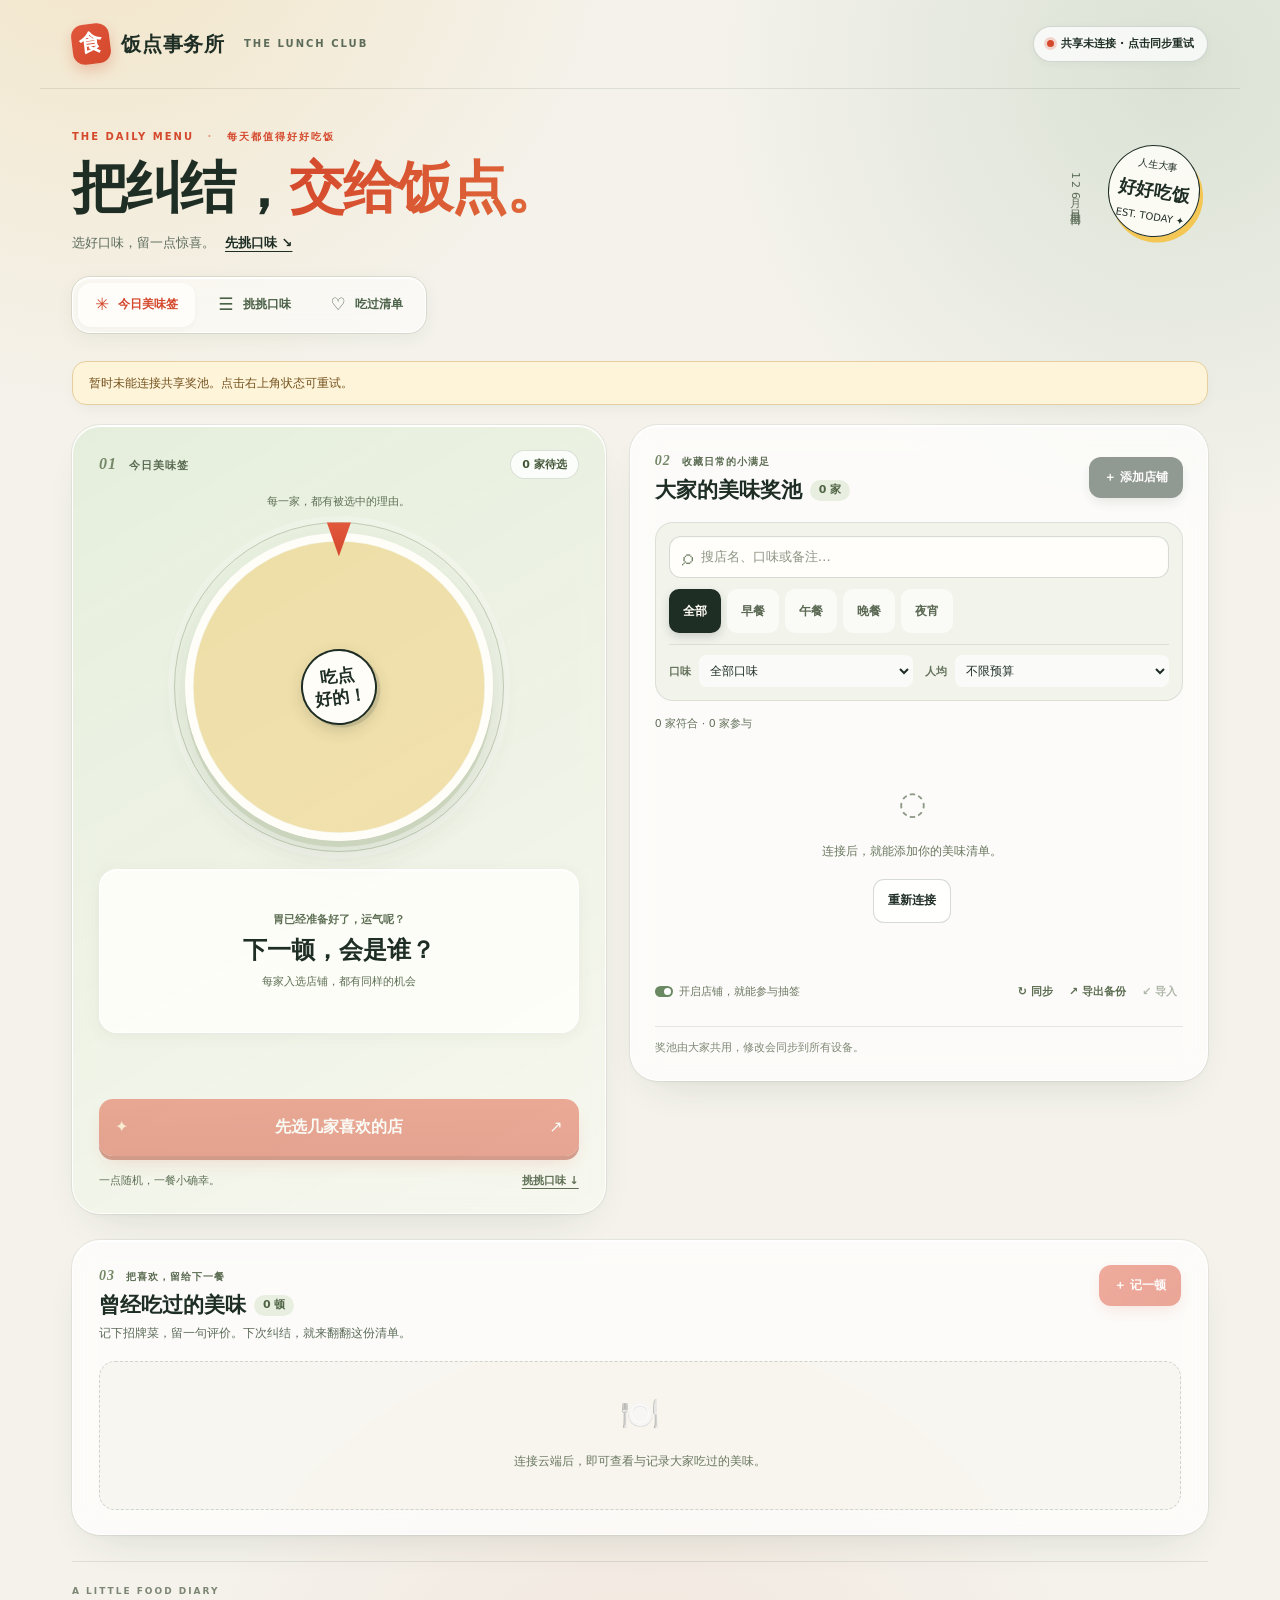
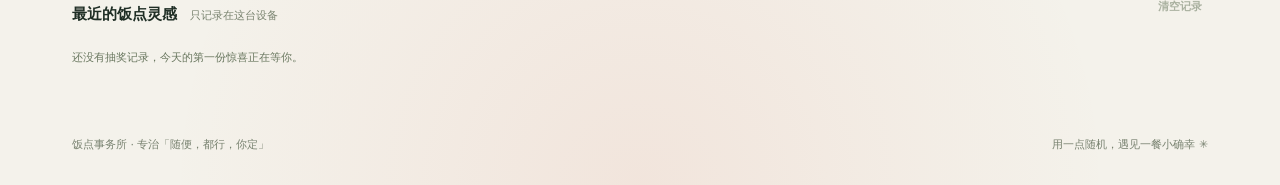
==== eat/index.html @ 07dbec36 "feat(eat): refresh glass UI and isolate event pages on draw branch" ====
<!doctype html>
<html lang="zh-CN">
<head>
<meta charset="utf-8">
<meta name="viewport" content="width=device-width,initial-scale=1,viewport-fit=cover">
<meta name="theme-color" content="#f4f2eb">
<meta name="description" content="把纠结交给饭点。筛选口味和预算，用一点运气决定下一顿，和朋友共享你的美味奖池与吃过的美食足迹。">
<title>饭点事务所 · 今天吃什么</title>
<link rel="icon" href="data:image/svg+xml,%3Csvg xmlns='http://www.w3.org/2000/svg' viewBox='0 0 40 40'%3E%3Cdefs%3E%3ClinearGradient id='g' x1='0' y1='0' x2='1' y2='1'%3E%3Cstop offset='0' stop-color='%23de5538'/%3E%3Cstop offset='1' stop-color='%23b83a22'/%3E%3C/linearGradient%3E%3C/defs%3E%3Crect width='40' height='40' rx='12' fill='url(%23g)'/%3E%3Ctext x='20' y='28' text-anchor='middle' font-size='23' font-weight='800' fill='%23fffdf7'%3E食%3C/text%3E%3C/svg%3E">
<link rel="stylesheet" href="/eat/styles.css">
</head>
<body>
<a class="skip-link" href="#main">跳到主要内容</a>
<header>
<div class="brand">
<span class="brand-icon">食</span>饭点事务所<span class="edition">THE LUNCH CLUB</span>
</div>
<button class="local-pill" id="save-status" data-status="busy" title="点击同步共享奖池">正在连接共享奖池</button>
</header>
<main id="main">
<section class="intro">
<div>
<div class="eyebrow">THE DAILY MENU <span>·</span> 每天都值得好好吃饭</div>
<h1>把纠结，<span>交给饭点。</span>
</h1>
<p>选好口味，留一点惊喜。<a class="intro-link" href="#pool">先挑口味 ↘</a></p>
</div>
<div class="intro-aside"><span class="today-date" id="today-date"></span><div class="doodle" aria-hidden="true">人生大事<b>好好吃饭</b>EST. TODAY ✦</div></div>
</section>
<nav class="section-nav" aria-label="饭点导航">
<a href="#lottery"><span aria-hidden="true">✳</span> 今日美味签</a>
<a href="#pool"><span aria-hidden="true">☰</span> 挑挑口味</a>
<a href="#meals-section"><span aria-hidden="true">♡</span> 吃过清单</a>
</nav>
<p class="connection-note" id="connection-note" role="status" hidden></p>
<div class="layout">
<section class="lottery" id="lottery" aria-label="今日美味签">
<div class="panel-top">
<span class="tiny"><span class="section-number">01</span> 今日美味签</span>
<span class="live-count" id="eligible-count">
</span>
</div>
<p class="wheel-context" id="wheel-context">每一家，都有被选中的理由。</p>
<div class="wheel-area">
<div class="pointer">
</div>
<div class="wheel-shell">
<div class="wheel" id="wheel">
</div>
</div>
<div class="wheel-center">吃点<br>好的！</div>
</div>
<div class="result" aria-live="polite">
<span class="caption" id="result-caption">胃已经准备好了，运气呢？</span>
<h2 id="result-title">下一顿，会是谁？</h2>
<p id="result-detail">每家入选店铺，都有同样的机会</p>
</div>
<div class="result-actions" id="result-actions" hidden>
<button class="text-btn action-pill" id="locate-result">查看这家 ↗</button>
<button class="text-btn action-pill primary-pill" id="record-winner">记入吃过 ✦</button>
<button class="text-btn action-pill" id="copy-result">复制饭点</button>
</div>
<button class="primary spin-button" id="spin">
<span>✦</span>
<span id="spin-label">帮我决定！</span>
<span>↗</span>
</button>
<div class="lottery-foot"><span class="hint">一点随机，一餐小确幸。</span><a href="#pool" class="pool-shortcut">挑挑口味 ↓</a></div>
</section>
<section class="pool" id="pool" aria-label="我的奖池">
<div class="pool-head">
<div>
<div class="tiny pool-kicker"><span class="section-number">02</span> 收藏日常的小满足</div>
<h2>大家的美味奖池<small id="total-count">
</small>
</h2>
</div>
<button class="add-button" id="add">＋ 添加店铺</button>
</div>
<div class="filter-bar">
<label class="search-box"><span aria-hidden="true">⌕</span><span class="sr-only">搜索店名、口味或备注</span><input id="shop-search" type="search" placeholder="搜店名、口味或备注…" maxlength="80" autocomplete="off"></label>
<div class="filters" id="filters" aria-label="按用餐时段筛选">
</div>
<div class="filter-selects">
<label class="flavor-picker">口味
<select id="flavor-filter"><option value="">全部口味</option></select>
</label>
<label class="flavor-picker">人均
<select id="budget-filter"><option value="">不限预算</option><option value="25">¥25 以内</option><option value="50">¥50 以内</option><option value="100">¥100 以内</option></select>
</label>
</div>
</div>
<div class="list-summary"><span id="filter-summary"></span><button class="text-btn" id="reset-filters" hidden>重置筛选 ↺</button></div>
<div class="cards" id="cards" role="region" aria-label="店铺列表" tabindex="0">
</div>
<div class="pool-foot">
<span class="pool-note"><span class="mini-switch" aria-hidden="true"></span> 开启店铺，就能参与抽签</span>
<div class="backup">
<button class="text-btn" id="sync-now">↻ 同步</button>
<button class="text-btn" id="migrate" hidden>共享本机菜单</button>
<button class="text-btn" id="export">↗ 导出备份</button>
<button class="text-btn" id="import">↙ 导入</button>
<input type="file" id="import-file" accept=".json,application/json" hidden>
</div>
</div>
<p class="shared-note">奖池由大家共用，修改会同步到所有设备。</p>
</section>
</div>
<section class="meals-section" id="meals-section" aria-label="曾经吃过的食物">
<div class="meals-head">
<div>
<div class="tiny pool-kicker"><span class="section-number">03</span> 把喜欢，留给下一餐</div>
<h2>曾经吃过的美味<small id="meals-count">0 顿</small></h2>
<p class="meals-sub">记下招牌菜，留一句评价。下次纠结，就来翻翻这份清单。</p>
</div>
<button class="add-button meal-add-button" id="add-meal">＋ 记一顿</button>
</div>
<div class="meals-grid" id="meals-list" role="region" aria-label="吃过的食物列表">
</div>
</section>
<section class="history">
<div class="history-head">
<div><div class="eyebrow">A LITTLE FOOD DIARY</div><h3>最近的饭点灵感 <span>只记录在这台设备</span></h3></div>
<button class="text-btn" id="clear-history">清空记录</button>
</div>
<div class="history-list" id="history">
</div>
</section>
</main>
<footer>
<span>饭点事务所 · 专治「随便，都行，你定」</span>
<span>用一点随机，遇见一餐小确幸 ✳</span>
</footer>
<dialog id="editor" aria-labelledby="editor-title" aria-describedby="editor-description">
<form id="shop-form">
<div class="editor-mark" id="editor-mark" aria-hidden="true">🍜</div>
<div class="dialog-head">
<h2 id="editor-title">添一家心动小店</h2>
<button type="button" class="icon-btn" id="close-editor" aria-label="关闭">✕</button>
</div>
<p id="editor-description">给下一顿饭，多一个值得期待的选择。</p>
<label class="field">店铺名称<input id="shop-name" required maxlength="32" placeholder="例如：巷口的那家牛肉面" autocomplete="off">
</label>
<div class="form-row">
<label class="field">吃饭时段<select id="shop-category">
<option>随时</option>
<option>早餐</option>
<option>午餐</option>
<option>晚餐</option>
<option>夜宵</option>
</select>
</label>
<label class="field">人均预算（元，可选）<input id="shop-price" type="number" min="0" max="9999" step="1" placeholder="25">
</label>
</div>
<label class="field">美味标记<select id="shop-emoji">
<option value="🍜">🍜 面食</option>
<option value="🍚">🍚 米饭</option>
<option value="🥟">🥟 饺子</option>
<option value="🍲">🍲 火锅 / 汤锅</option>
<option value="🍔">🍔 汉堡</option>
<option value="🍕">🍕 披萨</option>
<option value="🥗">🥗 轻食</option>
<option value="🍢">🍢 烧烤</option>
<option value="🥪">🥪 早餐</option>
<option value="🍣">🍣 日料</option>
<option value="🍰">🍰 甜点</option>
<option value="🧋">🧋 饮品</option>
<option value="🥣">🥣 稀饭 / 粥</option>
<option value="🥩">🥩 西餐 / 牛排</option>
<option value="🍝">🍝 意面</option>
<option value="🍳">🍳 煎蛋 / 早午餐</option>
<option value="🍛">🍛 咖喱 / 东南亚</option>
<option value="🥘">🥘 韩餐 / 拌饭</option>
<option value="🌮">🌮 墨西哥菜</option>
<option value="🥐">🥐 可颂 / 烘焙</option>
<option value="🥯">🥯 贝果</option>
<option value="🦞">🦞 海鲜</option>
</select>
</label>
<label class="field">小备注（可选）<input id="shop-note" maxlength="80" placeholder="例如：步行 5 分钟，记得加个蛋">
</label>
<p class="editor-message" id="editor-message" role="alert" hidden></p>
<div class="dialog-actions">
<button type="button" class="soft-btn danger" id="delete-shop" hidden>删除店铺</button>
<button type="button" class="soft-btn" id="cancel-editor">取消</button>
<button class="primary" type="submit">保存到奖池</button>
</div>
</form>
</dialog>
<dialog id="meal-editor" aria-labelledby="meal-editor-title" aria-describedby="meal-editor-description">
<form id="meal-form">
<div class="editor-mark" id="meal-editor-mark" aria-hidden="true">🍜</div>
<div class="dialog-head">
<h2 id="meal-editor-title">记一顿吃过的美味</h2>
<button type="button" class="icon-btn" id="close-meal-editor" aria-label="关闭">✕</button>
</div>
<p id="meal-editor-description">把真正吃过的好味道记下来，留给下一次纠结时参考。</p>
<label class="field">从奖池快选（可选）<select id="meal-shop-select">
<option value="">手动输入或自由记录…</option>
</select>
</label>
<div class="form-row">
<label class="field">店铺 / 食物名称<input id="meal-name" required maxlength="32" placeholder="例如：巷口牛肉面" autocomplete="off">
</label>
<label class="field">美味标记<select id="meal-emoji">
<option value="🍜">🍜 面食</option>
<option value="🍚">🍚 米饭</option>
<option value="🥟">🥟 饺子</option>
<option value="🍲">🍲 火锅 / 汤锅</option>
<option value="🍔">🍔 汉堡</option>
<option value="🍕">🍕 披萨</option>
<option value="🥗">🥗 轻食</option>
<option value="🍢">🍢 烧烤</option>
<option value="🥪">🥪 早餐</option>
<option value="🍣">🍣 日料</option>
<option value="🍰">🍰 甜点</option>
<option value="🧋">🧋 饮品</option>
<option value="🥣">🥣 稀饭 / 粥</option>
<option value="🥩">🥩 西餐 / 牛排</option>
<option value="🍝">🍝 意面</option>
<option value="🍳">🍳 煎蛋 / 早午餐</option>
<option value="🍛">🍛 咖喱 / 东南亚</option>
<option value="🥘">🥘 韩餐 / 拌饭</option>
<option value="🌮">🌮 墨西哥菜</option>
<option value="🥐">🥐 可颂 / 烘焙</option>
<option value="🥯">🥯 贝果</option>
<option value="🦞">🦞 海鲜</option>
</select>
</label>
</div>
<div class="form-row">
<label class="field">具体吃了什么菜（可选）<input id="meal-dish" maxlength="48" placeholder="例如：红烧牛腩面 + 卤蛋" autocomplete="off">
</label>
<label class="field">美味评分（可选）<select id="meal-rating">
<option value="">暂不评分</option>
<option value="5">★★★★★ 惊艳必吃 (5星)</option>
<option value="4">★★★★☆ 值得回购 (4星)</option>
<option value="3">★★★☆☆ 中规中矩 (3星)</option>
<option value="2">★★☆☆☆ 勉强果腹 (2星)</option>
<option value="1">★☆☆☆☆ 避雷不推 (1星)</option>
</select>
</label>
</div>
<label class="field">评价 / 用餐感想（可选）<input id="meal-note" maxlength="120" placeholder="例如：汤头很浓郁，分量足，下次可以试试加牛筋">
</label>
<p class="editor-message" id="meal-editor-message" role="alert" hidden></p>
<div class="dialog-actions">
<button type="button" class="soft-btn danger" id="delete-meal" hidden>删除记录</button>
<button type="button" class="soft-btn" id="cancel-meal-editor">取消</button>
<button class="primary" type="submit" id="save-meal-btn">保存到吃过清单</button>
</div>
</form>
</dialog>
<dialog id="confirm-dialog" aria-labelledby="confirm-title" aria-describedby="confirm-description">
<h2 id="confirm-title">
</h2>
<p id="confirm-description">
</p>
<div class="dialog-actions">
<button class="soft-btn" id="confirm-cancel">取消</button>
<button class="primary" id="confirm-ok">确定</button>
</div>
</dialog>
<div class="toast" id="toast" role="status" hidden>
</div>
<div class="confetti" id="confetti" aria-hidden="true">
</div>
<script src="/eat/app.js"></script>
</body>
</html>
---- eat/styles.css ----
:root {
  --paper: #f4f2eb;
  --card: rgba(255, 255, 255, .70);
  --card-solid: #fffefa;
  --ink: #1f2e25;
  --red: #d4482c;
  --red-deep: #ad3720;
  --muted: #5d6c5a;
  --line: rgba(36, 56, 42, .11);
  --line-strong: rgba(36, 56, 42, .18);
  --yellow: #f4c654;
  --shadow-card: inset 0 1px 0 #fff, 0 18px 46px -24px rgba(40, 65, 45, .19), 0 2px 6px rgba(25, 42, 31, .03);
  --shadow-soft: 0 6px 18px -6px rgba(25, 42, 31, .07);
  color-scheme: light
}
* { box-sizing: border-box }
[hidden] { display: none !important }
body {
  margin: 0;
  background-color: var(--paper);
  background-image:
    radial-gradient(900px circle at 8% -6%, rgba(239, 198, 112, .29), transparent 58%),
    radial-gradient(820px circle at 92% 4%, rgba(155, 186, 159, .29), transparent 56%),
    radial-gradient(760px circle at 50% 100%, rgba(212, 72, 44, .08), transparent 62%);
  background-repeat: no-repeat;
  color: var(--ink);
  font: 14px/1.55 ui-sans-serif, system-ui, -apple-system, "PingFang SC", "Microsoft YaHei", sans-serif;
  -webkit-font-smoothing: antialiased
}
button, input, select { font: inherit; -webkit-tap-highlight-color: transparent }
button, a, input, select { touch-action: manipulation }
button { cursor: pointer; color: inherit }
button:disabled { cursor: not-allowed; opacity: .48 }
a { color: inherit; text-decoration: none }
button:focus-visible, input:focus-visible, select:focus-visible, a:focus-visible, [tabindex]:focus-visible { outline: 3px solid #2f725c; outline-offset: 3px }
.sr-only { position: absolute; width: 1px; height: 1px; overflow: hidden; clip-path: inset(50%); white-space: nowrap }
.skip-link { position: fixed; top: 8px; left: 12px; padding: 10px 20px; background: var(--ink); color: white; border-radius: 10px; z-index: 30; transform: translateY(-150%) }
.skip-link:focus { transform: translateY(0) }
header, main, footer { max-width: 1200px; margin: auto }
header { padding: 24px 32px; display: flex; align-items: center; justify-content: space-between; gap: 16px; border-bottom: 1px solid var(--line) }
.brand { display: flex; align-items: center; gap: 11px; font-size: 20px; font-weight: 800; letter-spacing: .8px; white-space: nowrap }
.brand-icon { display: grid; place-items: center; width: 38px; height: 40px; background: linear-gradient(140deg, #e1573b, var(--red)); color: white; border-radius: 12px; transform: rotate(-7deg); font-family: ui-serif, "Songti SC", serif; font-size: 23px; box-shadow: 0 6px 14px rgba(212, 72, 44, .26) }
.edition { margin-left: 8px; color: var(--muted); font-size: 10px; letter-spacing: 2px }
.local-pill { display: flex; align-items: center; gap: 7px; font-size: 11px; font-weight: 600; border: 1px solid var(--line-strong); padding: 8px 13px; border-radius: 30px; background: rgba(255, 255, 255, .74); backdrop-filter: blur(10px); -webkit-backdrop-filter: blur(10px); box-shadow: 0 2px 8px rgba(25, 42, 31, .04); text-align: left; transition: transform .16s, border-color .16s }
.local-pill::before { content: ''; width: 7px; height: 7px; flex: 0 0 7px; border-radius: 50%; background: #4d8a55; box-shadow: 0 0 0 3px rgba(77, 138, 85, .18) }
.local-pill[data-status=busy]::before { background: #c58f2b; box-shadow: 0 0 0 3px rgba(197, 143, 43, .2) }
.local-pill[data-status=error]::before { background: var(--red); box-shadow: 0 0 0 3px rgba(212, 72, 44, .2) }
main { padding: 40px 32px 24px }
.intro { display: flex; justify-content: space-between; align-items: center; gap: 20px; margin-bottom: 24px }
.eyebrow { font-size: 10px; font-weight: 750; letter-spacing: 2px; color: var(--red) }
.eyebrow>span { padding: 0 8px; opacity: .5 }
h1 { margin: 10px 0 12px; font-family: ui-serif, "Songti SC", STSong, serif; font-size: clamp(36px, 4.5vw, 56px); font-weight: 800; line-height: 1.18; letter-spacing: -1.8px }
h1 span { background: linear-gradient(125deg, var(--red), #e06a3b); -webkit-background-clip: text; background-clip: text; color: transparent }
.intro p { margin: 0; color: var(--muted); font-size: 13px }
.intro-link { margin-left: 10px; color: var(--ink); font-weight: 600; text-decoration: underline; text-underline-offset: 4px; white-space: nowrap }
.intro-aside { display: flex; align-items: center; gap: 24px; flex-shrink: 0 }
.today-date { writing-mode: vertical-rl; font-size: 11px; letter-spacing: 2px; color: var(--muted) }
.doodle { display: grid; place-content: center; width: 92px; height: 92px; border: 1.5px solid var(--ink); border-radius: 50%; background: rgba(255, 254, 248, .85); text-align: center; font-size: 10px; line-height: 1.85; transform: rotate(9deg); box-shadow: 4px 5px 0 var(--yellow); margin-right: 8px; transition: transform .25s cubic-bezier(.2, .8, .2, 1) }
.doodle b { font-size: 18px; white-space: nowrap }
.connection-note { padding: 12px 16px; border: 1px solid #e6ce9e; border-radius: 14px; background: rgba(255, 245, 216, .92); color: #74511d; font-size: 12px; margin: 0 0 20px; box-shadow: var(--shadow-soft) }
.layout { display: grid; grid-template-columns: minmax(0, .96fr) minmax(0, 1.04fr); align-items: start; gap: 24px }
.lottery, .pool, .meals-section { border-radius: 28px; border: 1px solid rgba(255, 255, 255, .92); outline: 1px solid rgba(67, 87, 62, .08); box-shadow: var(--shadow-card); min-width: 0; backdrop-filter: blur(14px); -webkit-backdrop-filter: blur(14px) }
.lottery { position: sticky; top: 20px; background: linear-gradient(150deg, rgba(226, 237, 217, .82), rgba(247, 249, 240, .74)); padding: 24px 26px; overflow: hidden }
.panel-top { display: flex; justify-content: space-between; align-items: center; gap: 12px }
.tiny { font-size: 11px; letter-spacing: 1px; color: #5b6b52; font-weight: 650 }
.section-number { display: inline-block; font-family: Georgia, serif; font-style: italic; font-size: 16px; margin-right: 7px; color: #748766 }
.live-count { padding: 5px 11px; border: 1px solid rgba(116, 135, 102, .24); border-radius: 20px; background: rgba(255, 255, 255, .82); color: #435738; font-size: 11px; font-weight: 600; white-space: nowrap }
.wheel-context { margin: 14px 0 0; text-align: center; color: #5f7055; font-size: 11px; min-height: 17px }
.wheel-area { position: relative; width: min(100%, 316px); aspect-ratio: 1; margin: 19px auto 24px }
.wheel-area::before { content: ''; position: absolute; inset: -7px; border: 1px solid rgba(132, 149, 115, .4); box-shadow: 0 0 0 6px rgba(255, 255, 255, .23); border-radius: 50%; pointer-events: none }
.wheel-shell { position: absolute; inset: 4px; border-radius: 50%; border: 8px solid #fffdf7; box-shadow: 0 6px 0 #cbd4bc, 0 14px 28px rgba(45, 62, 38, .12); overflow: hidden }
.wheel { width: 100%; height: 100%; contain: layout paint; transition: transform 3.8s cubic-bezier(.12,.68,.12,1) }
.wheel svg { display: block; width: 100%; height: 100% }
.pointer { position: absolute; top: -7px; left: calc(50% - 12px); width: 24px; height: 34px; background: linear-gradient(180deg, #e2583c, var(--red)); clip-path: polygon(0 0,100% 0,50% 100%); z-index: 3; transform-origin: 50% 15%; filter: drop-shadow(0 3px 5px rgba(31, 46, 37, .22)) }
.wheel-center { position: absolute; left: 50%; top: 50%; transform: translate(-50%,-50%) rotate(-8deg); width: 76px; height: 76px; display: grid; place-content: center; border: 2px solid var(--ink); border-radius: 50%; background: #fffdf7; box-shadow: 0 6px 16px rgba(31, 46, 37, .16), 3px 3px 0 rgba(31, 46, 37, .12); text-align: center; font-size: 17px; font-weight: 800; line-height: 1.25; pointer-events: none }
.result { position: relative; display: flex; flex-direction: column; justify-content: safe center; text-align: center; height: 164px; overflow-y: auto; scrollbar-width: thin; scrollbar-gutter: stable both-edges; padding: 15px 14px; background: rgba(255, 255, 252, .78); border: 1px solid rgba(255, 255, 255, .96); box-shadow: inset 0 1px 0 #fff, 0 3px 16px #384d2710; border-radius: 18px; transition: background .25s, border-color .25s, box-shadow .25s }
.result > * { flex-shrink: 0 }
.result .caption { color: #5f7055; font-size: 11px; font-weight: 600 }
.result h2 { margin: 6px 0; font-size: 24px; font-weight: 800; line-height: 1.35; overflow-wrap: anywhere }
.result p { margin: 0; color: #5f7055; font-size: 11px; line-height: 1.7; overflow-wrap: anywhere }
.result.revealed { border-style: solid; border-color: #d4b468; background: linear-gradient(180deg, #fffdf4, #fff6dd); box-shadow: 0 10px 24px -10px rgba(185, 142, 48, .25) }
.result-actions { display: flex; justify-content: center; align-items: center; gap: 10px; margin-top: 6px; min-height: 32px }
/* Keep the action row's space without exposing unavailable buttons. */
.result-actions[hidden] { display: flex !important; visibility: hidden }
.action-pill { padding: 6px 11px; border-radius: 999px; border: 1px solid rgba(93, 108, 90, .22); background: rgba(255, 255, 255, .75); color: #3d5036; font-weight: 600; font-size: 11px; transition: transform .15s, background .15s, border-color .15s }
.action-pill.primary-pill { background: #fff3e0; border-color: rgba(212, 72, 44, .32); color: var(--red) }
.primary { border: 0; padding: 13px 18px; border-radius: 14px; background: linear-gradient(180deg, #de5336, var(--red)); color: white; font-weight: 700; box-shadow: 0 4px 0 var(--red-deep), 0 10px 20px -6px rgba(212, 72, 44, .38); transition: transform .16s, box-shadow .16s }
.primary:enabled:active { transform: translateY(3px); box-shadow: 0 1px 0 var(--red-deep) }
.spin-button { width: 100%; display: flex; justify-content: center; align-items: center; gap: 17px; margin-top: 16px; padding: 16px; font-size: 16px }
.spin-button>span:first-child { color: #ffe4bb; margin-right: auto }
.spin-button>span:last-child { margin-left: auto; font-weight: 400 }
.lottery-foot { display: flex; justify-content: space-between; align-items: center; gap: 12px; margin-top: 16px }
.hint, .pool-shortcut { font-size: 11px; color: #5f7055 }
.pool-shortcut { text-decoration: underline; text-underline-offset: 4px; font-weight: 600 }
.pool { padding: 24px; background: var(--card); scroll-margin-top: 20px }
.pool-head { display: flex; align-items: center; justify-content: space-between; gap: 12px; margin-bottom: 18px }
.pool-kicker { font-size: 10px; margin-bottom: 4px }
.pool-kicker .section-number { font-size: 14px }
.pool-head h2, .meals-head h2 { display: flex; align-items: center; flex-wrap: wrap; gap: 8px; font-size: 21px; line-height: 1.35; margin: 0 }
.pool-head h2 small, .meals-head h2 small { font-size: 11px; font-weight: 650; color: #4f6344; padding: 3px 9px; border-radius: 999px; background: #e8efe0; white-space: nowrap }
.add-button { flex-shrink: 0; border: 0; padding: 11px 15px; background: var(--ink); color: white; border-radius: 12px; font-size: 12px; font-weight: 650; box-shadow: 0 6px 14px -4px rgba(31, 46, 37, .28); transition: transform .16s, background .16s }
.add-button:enabled:active { transform: scale(.96) }
.filter-bar { padding: 13px; background: rgba(237, 240, 229, .65); border: 1px solid var(--line); border-radius: 18px }
.search-box { display: flex; align-items: center; gap: 8px; border: 1px solid var(--line-strong); border-radius: 12px; background: var(--card-solid); padding: 0 12px; margin-bottom: 11px; color: #728068; box-shadow: inset 0 1px 2px rgba(25, 42, 31, .03) }
.search-box>span:first-child { font-size: 22px; line-height: 1 }
.search-box input { width: 100%; min-width: 0; padding: 10px 0; border: 0; outline-offset: 1px; background: transparent; color: var(--ink); font-size: 13px }
input::placeholder { color: #8c9483 }
.filters { display: flex; flex-wrap: wrap; gap: 6px; margin-bottom: 11px }
.chip { border: 1px solid transparent; padding: 7px 13px; border-radius: 10px; background: rgba(255, 255, 255, .55); color: #5b6953; font-size: 12px; font-weight: 600; transition: transform .15s, background .15s, color .15s }
.chip.active { background: var(--ink); color: #fffdf5; box-shadow: 0 4px 10px rgba(31, 46, 37, .18) }
.chip:enabled:active { transform: scale(.96) }
.filter-selects { display: grid; grid-template-columns: 1fr 1fr; gap: 12px; padding-top: 10px; border-top: 1px solid var(--line) }
.flavor-picker { display: flex; align-items: center; gap: 8px; color: #63705a; font-size: 11px; font-weight: 600; min-width: 0; white-space: nowrap }
.flavor-picker select { min-width: 0; width: 100%; padding: 7px 6px; border: 1px solid transparent; border-radius: 8px; background: rgba(255, 255, 255, .65); color: var(--ink); font-size: 12px; font-weight: 500 }
.list-summary { display: flex; align-items: center; justify-content: space-between; min-height: 44px; gap: 10px; color: #63705a; font-size: 11px }
.list-summary>span { min-width: 0 }
.list-summary .text-btn { white-space: nowrap; color: var(--red); font-weight: 600; padding-right: 0 }
.cards { display: flex; flex-direction: column; gap: 10px; max-height: 414px; overflow: auto; scrollbar-width: thin; scrollbar-color: #c5ceb9 transparent; scrollbar-gutter: stable; padding: 2px 5px 5px 2px; overscroll-behavior: contain }
.shop { display: flex; align-items: center; gap: 12px; flex-shrink: 0; min-height: 80px; padding: 13px 14px; background: var(--card-solid); border: 1px solid var(--line); border-radius: 16px; box-shadow: 0 2px 6px rgba(25, 42, 31, .025); contain: layout style; transition: opacity .18s, transform .18s, border-color .18s, box-shadow .18s }
.shop.off { opacity: .52 }
.shop.winner { background: linear-gradient(135deg, #fff9e6, #fff2cc); border-color: #cfa850; box-shadow: 0 8px 20px -8px rgba(190, 145, 45, .3) }
.food-icon { position: relative; display: grid; place-items: center; flex: 0 0 44px; width: 44px; height: 46px; border-radius: 13px; font-size: 24px; background: #eee8d8; box-shadow: inset 0 1px 0 rgba(255, 255, 255, .6) }
.food-icon[data-number]::after { content: attr(data-number); position: absolute; right: -4px; bottom: -4px; padding: 1px 4px; border: 1px solid #d8ddcb; border-radius: 5px; background: var(--card-solid); color: #56664e; font-size: 9px; font-weight: 700 }
.shop-copy { flex: 1; min-width: 0 }
.shop-title { display: flex; align-items: baseline; justify-content: space-between; gap: 9px }
.shop-name { font-weight: 750; font-size: 14px; overflow-wrap: anywhere }
.shop-price { flex-shrink: 0; font-size: 12px; font-weight: 700; color: #4d6145; font-variant-numeric: tabular-nums; padding: 1px 7px; border-radius: 999px; background: #f1f4ea }
.shop-price.unspecified { font-size: 10px; font-weight: 500; color: #7b8672; background: transparent; padding: 0 }
.shop-meta { margin-top: 3px; font-size: 11px; color: #6a7660 }
.shop-note { margin: 4px 0 0; font-size: 11px; line-height: 1.5; color: #6c7465; overflow-wrap: anywhere }
.icon-btn { display: grid; place-items: center; border: 0; background: transparent; color: #6a7860; border-radius: 10px; padding: 8px; min-width: 34px; min-height: 36px; font-size: 16px; transition: background .15s, color .15s }
.toggle { position: relative; width: 38px; height: 40px; display: flex; align-items: center; flex-shrink: 0; cursor: pointer }
.toggle input { position: absolute; inset: 0; opacity: 0; width: 100%; height: 100%; margin: 0; cursor: pointer }
.toggle span { display: block; width: 38px; height: 22px; border-radius: 20px; background: #cbd2c3; pointer-events: none; transition: background .18s }
.toggle span::after { content: ''; display: block; width: 16px; height: 16px; margin: 3px; border-radius: 50%; background: white; box-shadow: 0 1px 3px rgba(0, 0, 0, .2); transition: transform .18s cubic-bezier(.2, .8, .2, 1) }
.toggle input:checked+span { background: #557a4e }
.toggle input:checked+span::after { transform: translateX(16px) }
.toggle input:focus-visible+span { outline: 3px solid #2f725c; outline-offset: 3px }
.pool-foot { display: flex; flex-wrap: wrap; align-items: center; justify-content: space-between; gap: 6px 12px; margin-top: 14px }
.pool-note { display: flex; align-items: center; gap: 6px; font-size: 11px; color: #6b7761 }
.mini-switch { display: inline-block; width: 18px; height: 11px; border-radius: 9px; background: #6b8963; padding: 2px }
.mini-switch::after { content: ''; display: block; margin-left: auto; width: 7px; height: 7px; background: white; border-radius: 50% }
.backup { display: flex; flex-wrap: wrap; gap: 4px }
.text-btn { border: 0; background: transparent; color: #5b6c50; font-size: 11px; font-weight: 600; padding: 7px 6px; border-radius: 8px; transition: color .15s, background .15s }
.shared-note { margin: 12px 0 0; padding-top: 12px; border-top: 1px solid var(--line); color: #7e8774; font-size: 11px }
.empty { text-align: center; color: #69775f; font-size: 12px; line-height: 1.8; padding: 28px 15px }
.empty-mark { display: block; font-size: 32px; opacity: .75; margin-bottom: 8px }
.empty p { margin: 0 0 12px }
.empty .soft-btn { margin-top: 4px }
.meals-section { margin-top: 26px; padding: 24px 26px; background: var(--card) }
.meals-head { display: flex; align-items: flex-start; justify-content: space-between; gap: 16px; margin-bottom: 18px }
.meals-sub { margin: 5px 0 0; color: var(--muted); font-size: 12px }
.meal-add-button { background: linear-gradient(140deg, #de5336, var(--red)); box-shadow: 0 6px 16px -4px rgba(212, 72, 44, .34) }
.meals-grid { display: grid; grid-template-columns: repeat(auto-fill, minmax(265px, 1fr)); gap: 13px }
.meals-grid > .meal-empty { grid-column: 1 / -1; padding: 24px 12px; background: rgba(244, 241, 232, .55); border: 1px dashed var(--line-strong); border-radius: 16px }
.meal-card { display: flex; flex-direction: column; gap: 9px; padding: 14px 15px; background: var(--card-solid); border: 1px solid var(--line); border-radius: 16px; box-shadow: var(--shadow-soft); transition: transform .18s, border-color .18s, box-shadow .18s }
.meal-card-head { display: flex; align-items: center; gap: 11px }
.meal-icon { display: grid; place-items: center; flex: 0 0 42px; width: 42px; height: 42px; border-radius: 12px; font-size: 22px; background: #eee8d8 }
.meal-head-copy { flex: 1; min-width: 0 }
.meal-title-row { display: flex; align-items: center; justify-content: space-between; gap: 8px }
.meal-name { margin: 0; font-size: 14px; font-weight: 750; overflow-wrap: anywhere }
.meal-stars { flex-shrink: 0; font-size: 12px; letter-spacing: 1px; color: #d98a1c }
.meal-time { display: block; margin-top: 2px; font-size: 11px; color: #7a8570 }
.meal-dish { display: flex; align-items: center; flex-wrap: wrap; gap: 6px; font-size: 12px; font-weight: 600; color: #2f4332; padding: 6px 10px; border-radius: 10px; background: #f3f6ec; overflow-wrap: anywhere; min-width: 0 }
.meal-dish > span { min-width: 0; max-width: 100% }
.meal-dish-tag { font-size: 10px; font-weight: 700; color: #4e6943; padding: 1px 6px; border-radius: 6px; background: #e1ead6 }
.meal-note { margin: 0; font-size: 12px; line-height: 1.55; color: #5e6b57; overflow-wrap: anywhere }
.history { margin-top: 26px; padding: 22px 0 6px; border-top: 1px solid var(--line) }
.history-head { display: flex; align-items: center; justify-content: space-between; gap: 12px }
.history .eyebrow { font-size: 9px; color: #7d8674; margin-bottom: 4px }
.history h3 { margin: 0; font-size: 15px; font-weight: 700 }
.history h3>span { font-size: 11px; font-weight: 400; color: #7a8470; margin-left: 8px }
.history-list { display: flex; gap: 10px; overflow: auto; padding: 14px 0 8px; scrollbar-width: thin; scrollbar-color: #c5ceb9 transparent }
.history-item { flex-shrink: 0; display: flex; align-items: center; gap: 10px; padding: 11px 14px; border: 1px solid var(--line); border-radius: 14px; background: rgba(255, 255, 252, .84); box-shadow: 0 2px 8px rgba(25, 42, 31, .03); max-width: 260px }
.history-emoji { font-size: 23px }
.history-name { font-size: 12px; font-weight: 650; overflow-wrap: anywhere }
.history-item small { display: block; color: #79846e; font-size: 10px; margin-top: 3px }
.history .empty { padding: 6px 0; margin: 0; font-size: 11px }
footer { display: flex; justify-content: space-between; gap: 14px; padding: 24px 32px 32px; font-size: 11px; color: #788270 }
dialog { width: min(468px,calc(100% - 32px)); max-height: calc(100dvh - 32px); overflow: auto; border: 1px solid rgba(255, 255, 255, .8); outline: 1px solid var(--line); border-radius: 24px; padding: 26px; background: var(--card-solid); color: var(--ink); box-shadow: 0 24px 80px rgba(21, 35, 31, .26) }
dialog::backdrop { background: rgba(25, 38, 31, .48); backdrop-filter: blur(4px); -webkit-backdrop-filter: blur(4px) }
body:has(dialog[open]) { overflow: hidden }
.editor-mark { display: grid; place-items: center; width: 54px; height: 54px; background: #f2ecd9; border-radius: 16px; font-size: 30px; margin-bottom: 14px; box-shadow: inset 0 1px 0 rgba(255, 255, 255, .7) }
.dialog-head { display: flex; justify-content: space-between; align-items: center; gap: 12px }
dialog h2 { font-size: 22px; line-height: 1.35; margin: 0; letter-spacing: -.4px }
dialog p { font-size: 12px; line-height: 1.75; color: var(--muted); margin: 6px 0 0 }
.field { display: block; margin-top: 15px; font-size: 12px; font-weight: 650 }
.field input, .field select { display: block; width: 100%; margin-top: 6px; padding: 11px 12px; border: 1px solid #d4dac9; border-radius: 11px; background: #faf9f4; color: var(--ink); font-size: 14px; transition: border-color .15s, background .15s }
.field input:focus, .field select:focus { background: #fff; border-color: #6b8963 }
.form-row { display: grid; grid-template-columns: 1fr 1fr; gap: 12px }
.dialog-actions { display: flex; gap: 9px; align-items: center; justify-content: flex-end; margin-top: 22px; padding-top: 16px; border-top: 1px solid var(--line) }
.soft-btn { border: 1px solid var(--line-strong); padding: 9px 14px; border-radius: 11px; background: rgba(255, 255, 255, .8); color: var(--ink); font-size: 12px; font-weight: 600; transition: background .15s }
.danger { margin-right: auto; color: #b3402a; border-color: rgba(179, 64, 42, .25) }
dialog .editor-message { padding: 10px 12px; background: #fff0e4; border: 1px solid #e9c8b1; color: #a34c2d; border-radius: 10px; margin-top: 14px }
.toast { position: fixed; left: 50%; bottom: max(24px,env(safe-area-inset-bottom)); transform: translateX(-50%); max-width: calc(100% - 32px); width: max-content; background: rgba(31, 46, 37, .94); backdrop-filter: blur(8px); color: #fffdf5; padding: 12px 18px; border-radius: 14px; font-size: 12px; font-weight: 500; box-shadow: 0 10px 30px rgba(0, 0, 0, .18); z-index: 20 }
.confetti { position: fixed; inset: 0; pointer-events: none; overflow: hidden; z-index: 15 }
.confetti i { position: absolute; top: -20px; width: 8px; height: 13px; border-radius: 3px; animation: fall 2.7s ease-in forwards }
.is-spinning .pointer { animation: pointer-tick .16s ease-in-out infinite alternate }
.is-spinning .wheel-center { animation: hungry-nod .7s ease-in-out infinite alternate }
.revealed h2 { animation: reveal-bite .5s cubic-bezier(.2,.8,.2,1) both }
dialog[open] { animation: dialog-arrive .2s ease-out both }
.is-empty .wheel { opacity: .5 }
@keyframes fall { to { transform: translate(var(--drift),105vh) rotate(var(--twist)); opacity: 0 } }
@keyframes pointer-tick { to { transform: rotate(-12deg) } }
@keyframes hungry-nod { to { transform: translate(-50%,-50%) rotate(7deg) scale(1.04) } }
@keyframes reveal-bite { 0% { transform: translateY(8px) scale(.94); opacity: 0 } 65% { transform: translateY(-2px) scale(1.025); opacity: 1 } 100% { transform: none; opacity: 1 } }
@keyframes dialog-arrive { from { transform: translateY(10px); opacity: 0 } to { transform: none; opacity: 1 } }
/* Glass is limited to the main surfaces; list rows stay opaque and inexpensive. */
html { scroll-behavior: smooth; scroll-padding-top: 24px }
#lottery, #meals-section { scroll-margin-top: 24px }
.section-nav { display: flex; flex-wrap: wrap; gap: 6px; width: fit-content; padding: 5px; margin: 0 0 28px; border: 1px solid #ffffffeb; outline: 1px solid var(--line); border-radius: 18px; background: #ffffff80; box-shadow: inset 0 1px 0 #fff, 0 5px 18px #364b2510; backdrop-filter: blur(10px); -webkit-backdrop-filter: blur(10px) }
.section-nav a { display: flex; align-items: center; justify-content: center; gap: 9px; min-height: 44px; padding: 10px 17px; border-radius: 13px; color: #4b6148; font-size: 12px; font-weight: 650; transition: background .18s, color .18s }
.section-nav a:first-child { background: #fffdfa; color: var(--red); box-shadow: 0 2px 6px #3447240a }
.section-nav a:hover { background: #fffdfa; color: var(--red) }
.section-nav a > span { font-size: 17px; line-height: 1 }
.meals-head > div { min-width: 0 }
.meal-title-row { flex-wrap: wrap; gap: 3px 8px }
.meal-card { border-top-color: #fff; background: linear-gradient(150deg, #fffefa, #fafbf5) }
.meal-card-head { align-items: flex-start }
.meal-time { font-variant-numeric: tabular-nums }
.icon-btn, .toggle, .text-btn, .chip, .soft-btn { min-height: 44px }
.icon-btn { min-width: 44px }
.result-actions { min-height: 44px }
.result-actions .action-pill { min-height: 36px }
@keyframes surface-appear { from { opacity: 0 } to { opacity: 1 } }
@keyframes intro-appear { from { opacity: 0; transform: translateY(8px) } to { opacity: 1; transform: none } }
@media(prefers-reduced-motion:no-preference) {
  .intro { animation: intro-appear .45s ease-out both }
  .section-nav { animation: intro-appear .45s .06s ease-out both }
  .lottery, .pool { animation: surface-appear .5s ease-out }
}
@supports not ((backdrop-filter: blur(1px)) or (-webkit-backdrop-filter: blur(1px))) {
  .pool, .meals-section, .section-nav { background: #fffefa }
}
@media(hover:hover) {
  .primary:enabled:hover { transform: translateY(-2px) }
  .add-button:enabled:hover, .local-pill:enabled:hover, .action-pill:enabled:hover { transform: translateY(-1px) }
  .icon-btn:enabled:hover, .soft-btn:enabled:hover { background: #edf1e6 }
  .text-btn:enabled:hover, .pool-shortcut:hover { color: var(--red) }
  .chip:enabled:not(.active):hover { background: #e6ebdc }
  .shop:hover, .meal-card:hover { border-color: rgba(93, 118, 82, .35); box-shadow: 0 8px 22px -10px rgba(25, 42, 31, .11) }
  .doodle:hover { transform: rotate(3deg) }
}
@media(max-width:1000px) {
  .intro-aside { gap: 12px }
  .pool, .meals-section { padding: 20px }
  .pool-head h2, .meals-head h2 { font-size: 18px }
  .pool-head, .meals-head { flex-wrap: wrap }
  .shop { gap: 8px; padding: 11px 9px }
  .shop-title { flex-wrap: wrap; gap: 1px 8px }
  .filter-selects { gap: 6px }
}
@media(max-width:760px) {
  header { padding: 16px 18px; gap: 10px; flex-wrap: wrap }
  .brand { font-size: 16px; gap: 8px }
  .brand-icon { width: 32px; height: 34px; font-size: 21px }
  .edition, .today-date { display: none }
  .local-pill { font-size: 10px; padding: 7px 10px }
  main { padding: 24px 18px 12px }
  header, main, footer { padding-left: max(18px,env(safe-area-inset-left)); padding-right: max(18px,env(safe-area-inset-right)) }
  footer { padding-bottom: max(24px,env(safe-area-inset-bottom)) }
  .section-nav { width: 100%; gap: 2px; margin-bottom: 22px; border-radius: 15px }
  .section-nav a { flex: 1; padding: 8px 4px; gap: 5px; font-size: 11px; white-space: nowrap }
  .section-nav a > span { font-size: 15px }
  .lottery, .pool, .meals-section { backdrop-filter: none; -webkit-backdrop-filter: none }
  .pool, .meals-section { background: rgba(255,255,252,.9) }
  .meals-head { flex-wrap: wrap }
  .meals-sub { max-width: 30em; line-height: 1.8 }
  .intro { margin-bottom: 22px; gap: 12px }
  .eyebrow { font-size: 9px; letter-spacing: 1px }
  .intro .eyebrow { max-width: 230px }
  .intro .eyebrow>span { padding: 0 3px }
  h1 { font-size: 36px; margin: 10px 0; letter-spacing: -1.4px }
  h1 span { display: block; white-space: nowrap }
  .intro p { font-size: 12px; max-width: 240px; line-height: 1.75 }
  .doodle { width: 64px; height: 64px; margin-right: 4px; font-size: 8px; box-shadow: 3px 3px 0 var(--yellow) }
  .doodle b { font-size: 14px }
  .layout { grid-template-columns: 1fr; gap: 20px }
  .lottery { position: relative; top: auto; padding: 18px 20px; border-radius: 22px }
  .wheel-area { width: min(100%,244px); margin: 16px auto 20px }
  .wheel-context { margin-top: 10px; font-size: 10px }
  .wheel-center { width: 65px; height: 65px; font-size: 15px }
  .result { height: 152px; padding: 12px 10px }
  .result h2 { font-size: 22px }
  .result-actions { gap: 6px }
  .action-pill { padding: 5px 9px; font-size: 10px }
  .spin-button { padding: 14px; margin-top: 13px }
  .lottery-foot { margin-top: 13px }
  .pool, .meals-section { padding: 20px 16px; border-radius: 22px }
  .pool-head { flex-wrap: nowrap; margin-bottom: 16px; gap: 9px }
  .meals-head { margin-bottom: 16px; gap: 12px }
  .pool-head h2, .meals-head h2 { font-size: 18px; gap: 6px }
  .pool-kicker { font-size: 9px; letter-spacing: .4px }
  .pool-kicker .section-number { margin-right: 4px; font-size: 12px }
  .add-button { font-size: 11px; padding: 10px 11px }
  .chip { padding: 6px 10px; font-size: 11px }
  .filter-bar { padding: 10px }
  .search-box input { font-size: 16px }
  .filter-selects { gap: 7px }
  .flavor-picker { gap: 4px; font-size: 10px }
  .flavor-picker select { font-size: 11px }
  .cards { max-height: 420px }
  .shop { padding: 11px 9px; gap: 8px }
  .food-icon { flex-basis: 38px; width: 38px; height: 42px; font-size: 21px }
  .shop-name { font-size: 13px }
  .shop-title { flex-wrap: wrap }
  .shop-note { font-size: 10px }
  .shop .icon-btn { min-width: 36px; padding: 5px }
  .meals-grid { grid-template-columns: 1fr }
  .history { margin-top: 24px; padding-top: 20px }
  .history h3 { font-size: 14px }
  .history h3>span { display: block; margin: 3px 0 0; font-size: 10px }
  .history-item { padding: 10px 12px; max-width: 220px }
  footer { flex-direction: column; gap: 6px; padding: 19px 18px 24px }
  dialog { padding: 22px; border-radius: 20px }
  .form-row { grid-template-columns: 1fr; gap: 0 }
  .field input, .field select { font-size: 16px }
  .dialog-actions { flex-wrap: wrap }
}
@media(prefers-reduced-motion:reduce) {
  *, *::before, *::after { animation: none !important; transition: none !important; scroll-behavior: auto !important }
  .confetti { display: none }
}
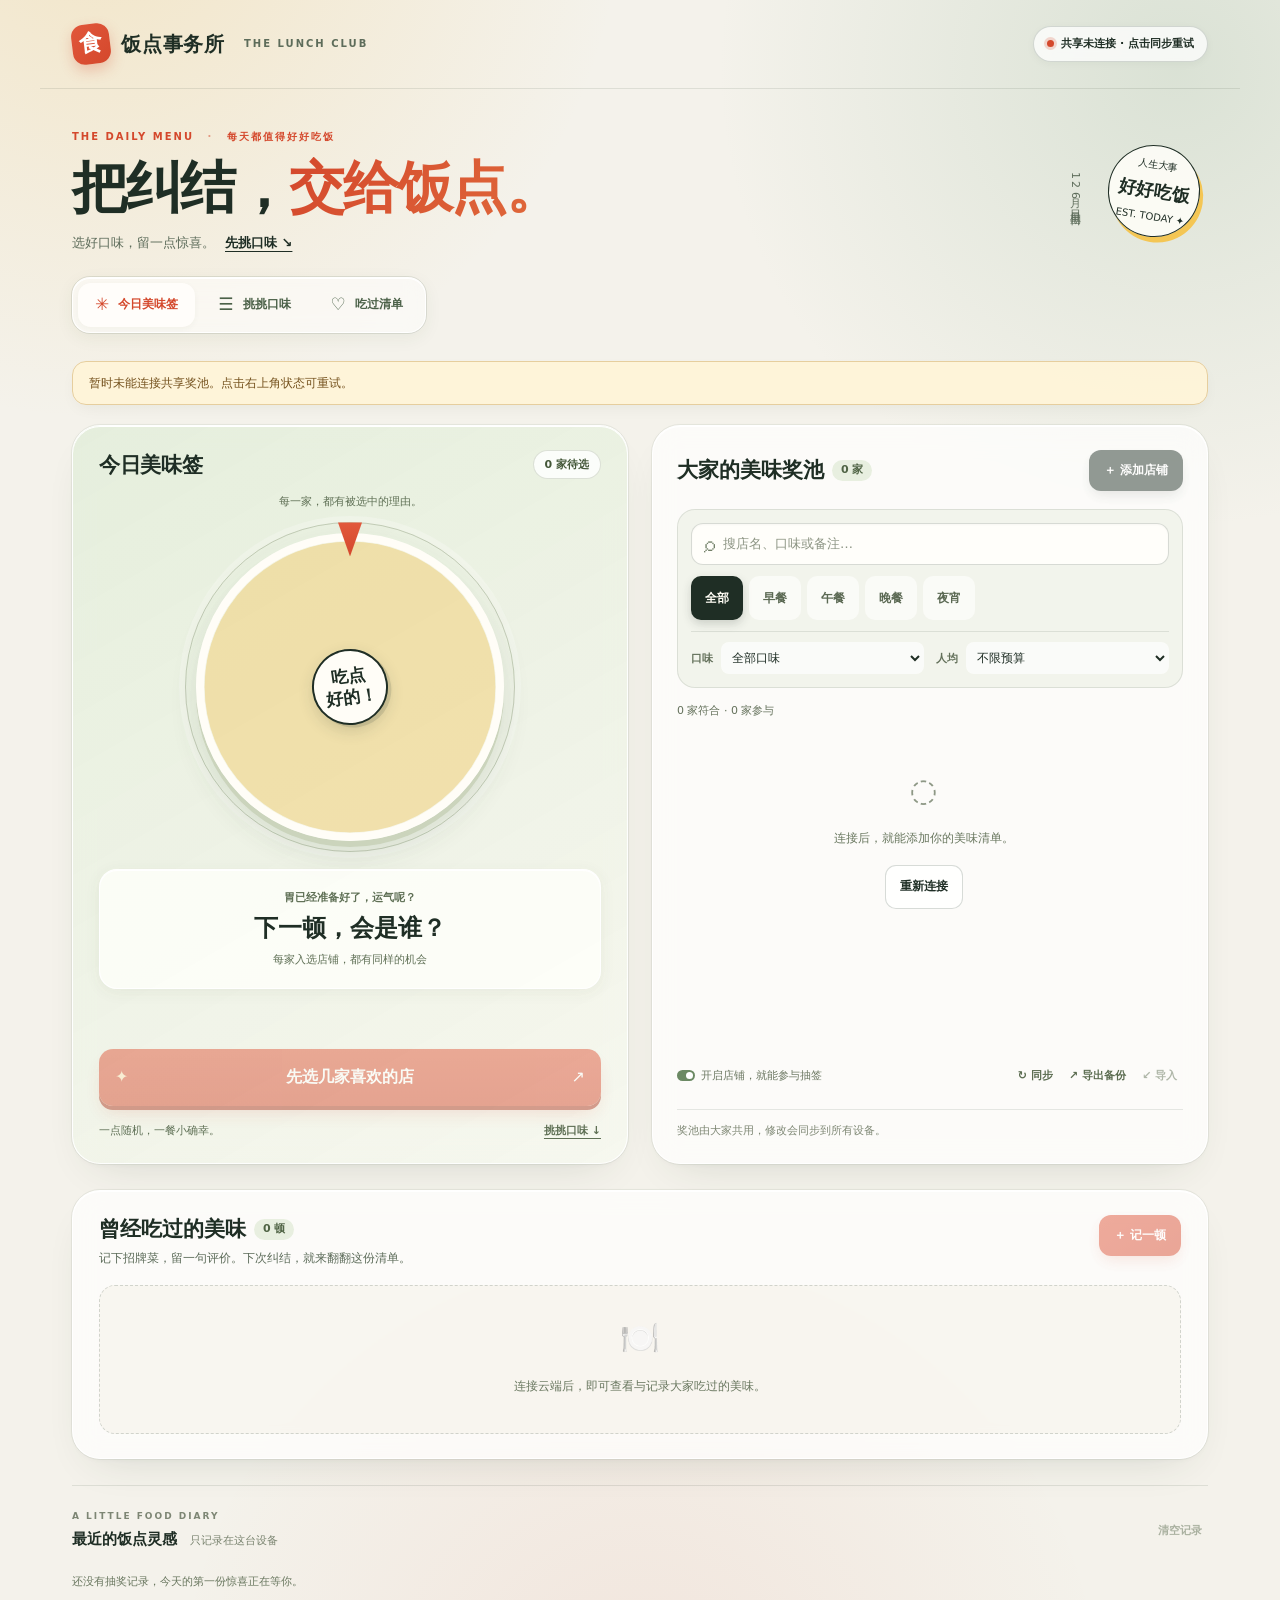
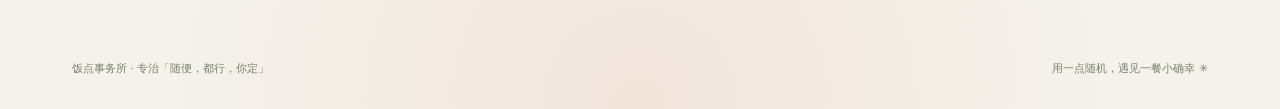
==== commit e3f1d8f2: "refine(eat): remove section numbering and compact balanced panels" ====
--- a/eat/index.html
+++ b/eat/index.html
@@ -36,7 +36,7 @@
 <div class="layout">
 <section class="lottery" id="lottery" aria-label="今日美味签">
 <div class="panel-top">
-<span class="tiny"><span class="section-number">01</span> 今日美味签</span>
+<h2 class="panel-title">今日美味签</h2>
 <span class="live-count" id="eligible-count">
 </span>
 </div>
@@ -70,7 +70,6 @@
 <section class="pool" id="pool" aria-label="我的奖池">
 <div class="pool-head">
 <div>
-<div class="tiny pool-kicker"><span class="section-number">02</span> 收藏日常的小满足</div>
 <h2>大家的美味奖池<small id="total-count">
 </small>
 </h2>
@@ -109,7 +108,6 @@
 <section class="meals-section" id="meals-section" aria-label="曾经吃过的食物">
 <div class="meals-head">
 <div>
-<div class="tiny pool-kicker"><span class="section-number">03</span> 把喜欢，留给下一餐</div>
 <h2>曾经吃过的美味<small id="meals-count">0 顿</small></h2>
 <p class="meals-sub">记下招牌菜，留一句评价。下次纠结，就来翻翻这份清单。</p>
 </div>
--- a/eat/styles.css
+++ b/eat/styles.css
@@ -58,12 +58,12 @@
 .doodle { display: grid; place-content: center; width: 92px; height: 92px; border: 1.5px solid var(--ink); border-radius: 50%; background: rgba(255, 254, 248, .85); text-align: center; font-size: 10px; line-height: 1.85; transform: rotate(9deg); box-shadow: 4px 5px 0 var(--yellow); margin-right: 8px; transition: transform .25s cubic-bezier(.2, .8, .2, 1) }
 .doodle b { font-size: 18px; white-space: nowrap }
 .connection-note { padding: 12px 16px; border: 1px solid #e6ce9e; border-radius: 14px; background: rgba(255, 245, 216, .92); color: #74511d; font-size: 12px; margin: 0 0 20px; box-shadow: var(--shadow-soft) }
-.layout { display: grid; grid-template-columns: minmax(0, .96fr) minmax(0, 1.04fr); align-items: start; gap: 24px }
+.layout { display: grid; grid-template-columns: repeat(2, minmax(0, 1fr)); align-items: stretch; gap: 24px }
 .lottery, .pool, .meals-section { border-radius: 28px; border: 1px solid rgba(255, 255, 255, .92); outline: 1px solid rgba(67, 87, 62, .08); box-shadow: var(--shadow-card); min-width: 0; backdrop-filter: blur(14px); -webkit-backdrop-filter: blur(14px) }
 .lottery { position: sticky; top: 20px; background: linear-gradient(150deg, rgba(226, 237, 217, .82), rgba(247, 249, 240, .74)); padding: 24px 26px; overflow: hidden }
+.panel-title { margin: 0; font-size: 21px; line-height: 1.35; letter-spacing: -.3px }
 .panel-top { display: flex; justify-content: space-between; align-items: center; gap: 12px }
 .tiny { font-size: 11px; letter-spacing: 1px; color: #5b6b52; font-weight: 650 }
-.section-number { display: inline-block; font-family: Georgia, serif; font-style: italic; font-size: 16px; margin-right: 7px; color: #748766 }
 .live-count { padding: 5px 11px; border: 1px solid rgba(116, 135, 102, .24); border-radius: 20px; background: rgba(255, 255, 255, .82); color: #435738; font-size: 11px; font-weight: 600; white-space: nowrap }
 .wheel-context { margin: 14px 0 0; text-align: center; color: #5f7055; font-size: 11px; min-height: 17px }
 .wheel-area { position: relative; width: min(100%, 316px); aspect-ratio: 1; margin: 19px auto 24px }
@@ -73,7 +73,7 @@
 .wheel svg { display: block; width: 100%; height: 100% }
 .pointer { position: absolute; top: -7px; left: calc(50% - 12px); width: 24px; height: 34px; background: linear-gradient(180deg, #e2583c, var(--red)); clip-path: polygon(0 0,100% 0,50% 100%); z-index: 3; transform-origin: 50% 15%; filter: drop-shadow(0 3px 5px rgba(31, 46, 37, .22)) }
 .wheel-center { position: absolute; left: 50%; top: 50%; transform: translate(-50%,-50%) rotate(-8deg); width: 76px; height: 76px; display: grid; place-content: center; border: 2px solid var(--ink); border-radius: 50%; background: #fffdf7; box-shadow: 0 6px 16px rgba(31, 46, 37, .16), 3px 3px 0 rgba(31, 46, 37, .12); text-align: center; font-size: 17px; font-weight: 800; line-height: 1.25; pointer-events: none }
-.result { position: relative; display: flex; flex-direction: column; justify-content: safe center; text-align: center; height: 164px; overflow-y: auto; scrollbar-width: thin; scrollbar-gutter: stable both-edges; padding: 15px 14px; background: rgba(255, 255, 252, .78); border: 1px solid rgba(255, 255, 255, .96); box-shadow: inset 0 1px 0 #fff, 0 3px 16px #384d2710; border-radius: 18px; transition: background .25s, border-color .25s, box-shadow .25s }
+.result { position: relative; display: flex; flex-direction: column; justify-content: safe center; text-align: center; height: 120px; overflow-y: auto; scrollbar-width: thin; scrollbar-gutter: stable both-edges; padding: 15px 14px; background: rgba(255, 255, 252, .78); border: 1px solid rgba(255, 255, 255, .96); box-shadow: inset 0 1px 0 #fff, 0 3px 16px #384d2710; border-radius: 18px; transition: background .25s, border-color .25s, box-shadow .25s }
 .result > * { flex-shrink: 0 }
 .result .caption { color: #5f7055; font-size: 11px; font-weight: 600 }
 .result h2 { margin: 6px 0; font-size: 24px; font-weight: 800; line-height: 1.35; overflow-wrap: anywhere }
@@ -94,8 +94,6 @@
 .pool-shortcut { text-decoration: underline; text-underline-offset: 4px; font-weight: 600 }
 .pool { padding: 24px; background: var(--card); scroll-margin-top: 20px }
 .pool-head { display: flex; align-items: center; justify-content: space-between; gap: 12px; margin-bottom: 18px }
-.pool-kicker { font-size: 10px; margin-bottom: 4px }
-.pool-kicker .section-number { font-size: 14px }
 .pool-head h2, .meals-head h2 { display: flex; align-items: center; flex-wrap: wrap; gap: 8px; font-size: 21px; line-height: 1.35; margin: 0 }
 .pool-head h2 small, .meals-head h2 small { font-size: 11px; font-weight: 650; color: #4f6344; padding: 3px 9px; border-radius: 999px; background: #e8efe0; white-space: nowrap }
 .add-button { flex-shrink: 0; border: 0; padding: 11px 15px; background: var(--ink); color: white; border-radius: 12px; font-size: 12px; font-weight: 650; box-shadow: 0 6px 14px -4px rgba(31, 46, 37, .28); transition: transform .16s, background .16s }
@@ -241,6 +239,17 @@
   .shop:hover, .meal-card:hover { border-color: rgba(93, 118, 82, .35); box-shadow: 0 8px 22px -10px rgba(25, 42, 31, .11) }
   .doodle:hover { transform: rotate(3deg) }
 }
+@media(min-width:761px) {
+  .lottery { position: relative; top: auto; display: flex; flex-direction: column }
+  .lottery > * { flex-shrink: 0 }
+  .lottery .result-actions { margin-bottom: 0 }
+  .lottery .spin-button { margin-top: 10px }
+  /* Let the decision panel set the height; scroll the menu instead of stretching empty space. */
+  .pool { display: flex; flex-direction: column; contain: size; min-height: 0 }
+  .pool > :not(.cards) { flex-shrink: 0 }
+  .pool .cards { flex: 1; min-height: 0; max-height: none }
+  .pool-foot { margin-top: 12px }
+}
 @media(max-width:1000px) {
   .intro-aside { gap: 12px }
   .pool, .meals-section { padding: 20px }
@@ -280,8 +289,9 @@
   .wheel-area { width: min(100%,244px); margin: 16px auto 20px }
   .wheel-context { margin-top: 10px; font-size: 10px }
   .wheel-center { width: 65px; height: 65px; font-size: 15px }
-  .result { height: 152px; padding: 12px 10px }
+  .result { height: 120px; padding: 12px 10px }
   .result h2 { font-size: 22px }
+  .panel-title { font-size: 18px }
   .result-actions { gap: 6px }
   .action-pill { padding: 5px 9px; font-size: 10px }
   .spin-button { padding: 14px; margin-top: 13px }
@@ -290,8 +300,6 @@
   .pool-head { flex-wrap: nowrap; margin-bottom: 16px; gap: 9px }
   .meals-head { margin-bottom: 16px; gap: 12px }
   .pool-head h2, .meals-head h2 { font-size: 18px; gap: 6px }
-  .pool-kicker { font-size: 9px; letter-spacing: .4px }
-  .pool-kicker .section-number { margin-right: 4px; font-size: 12px }
   .add-button { font-size: 11px; padding: 10px 11px }
   .chip { padding: 6px 10px; font-size: 11px }
   .filter-bar { padding: 10px }
